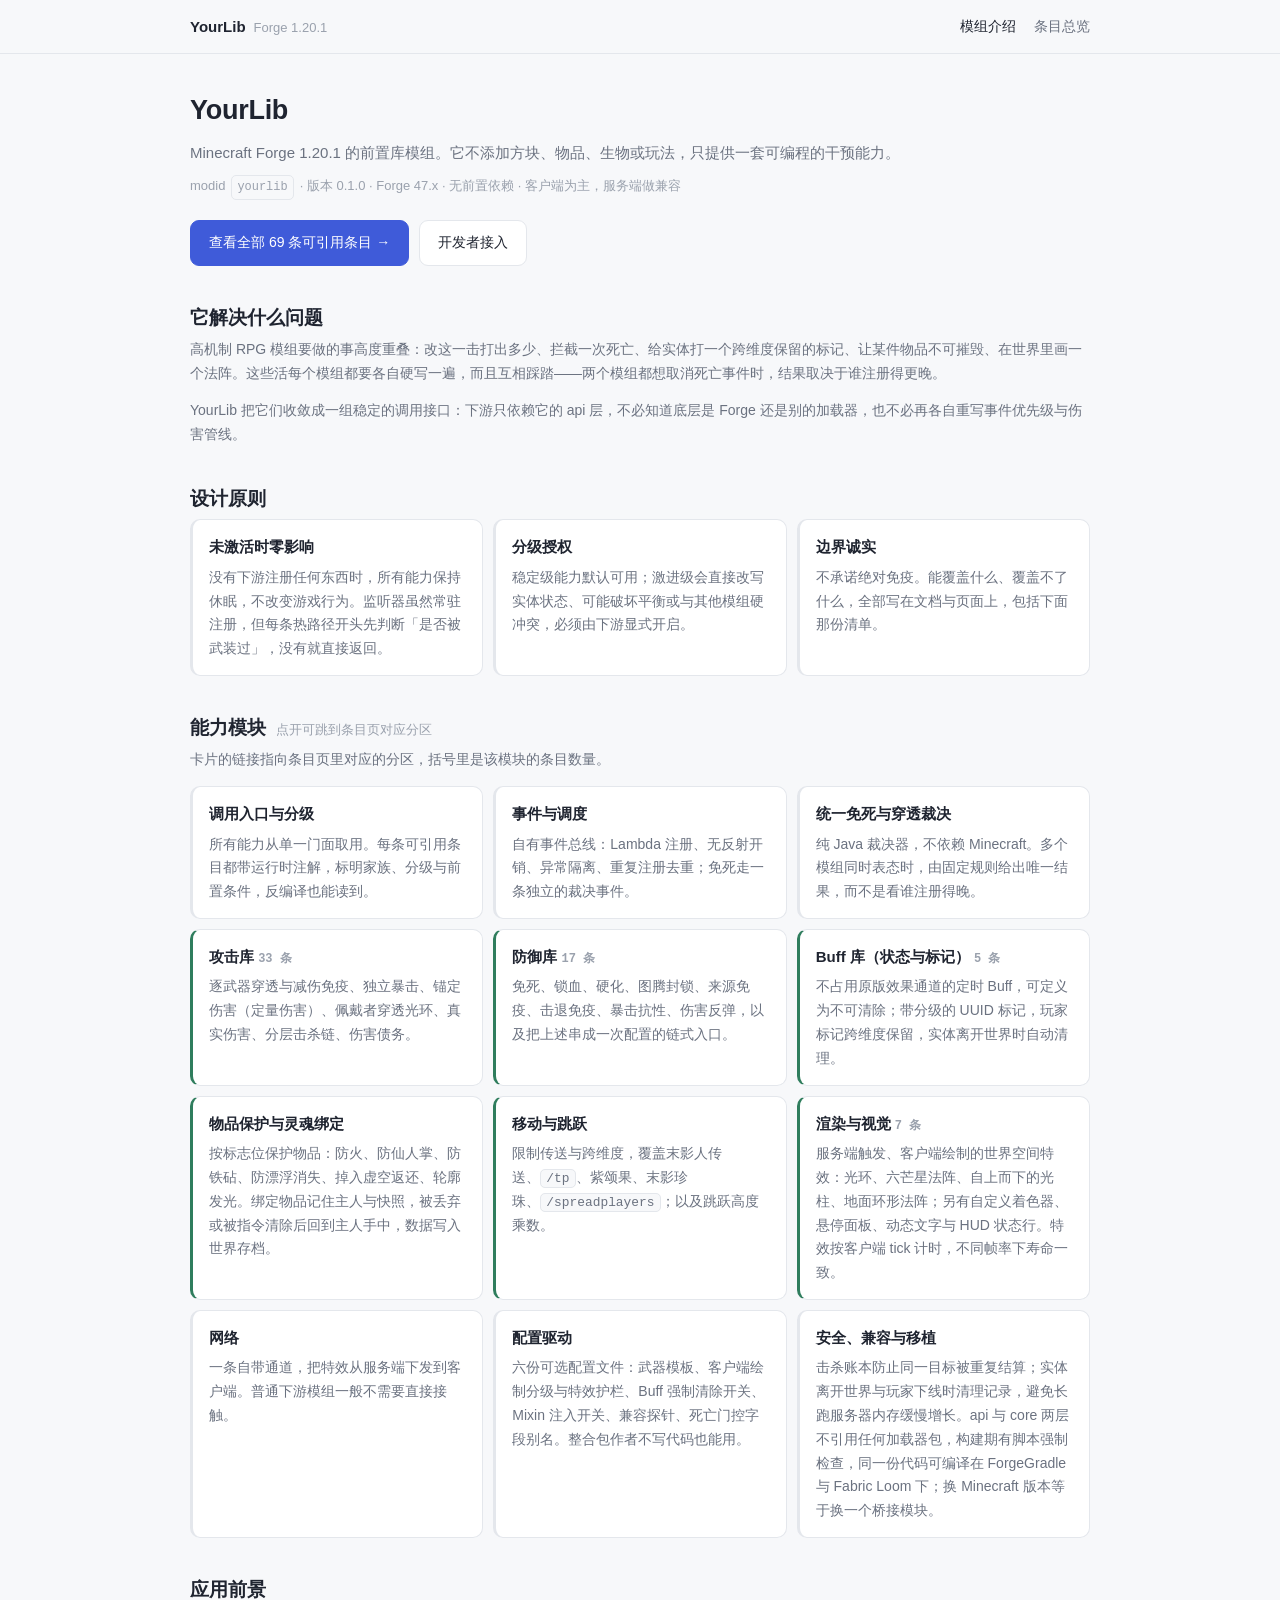
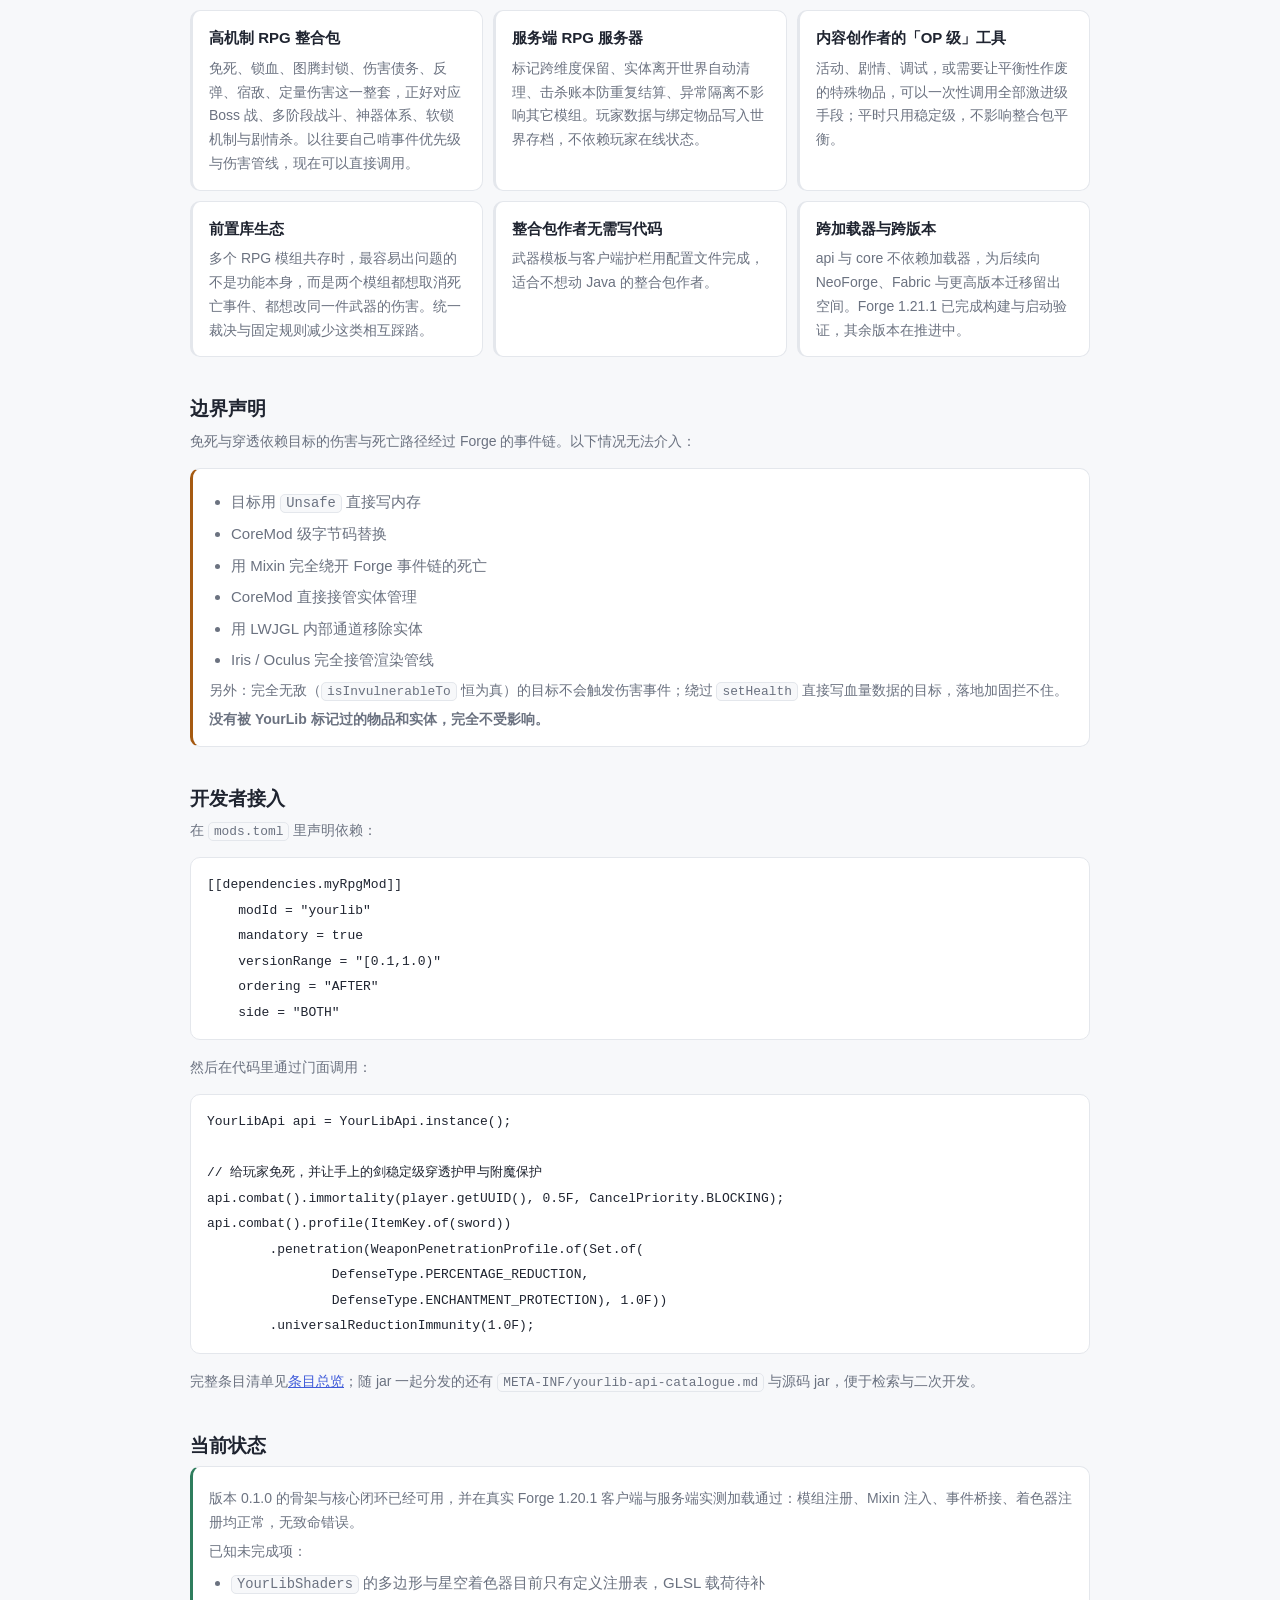
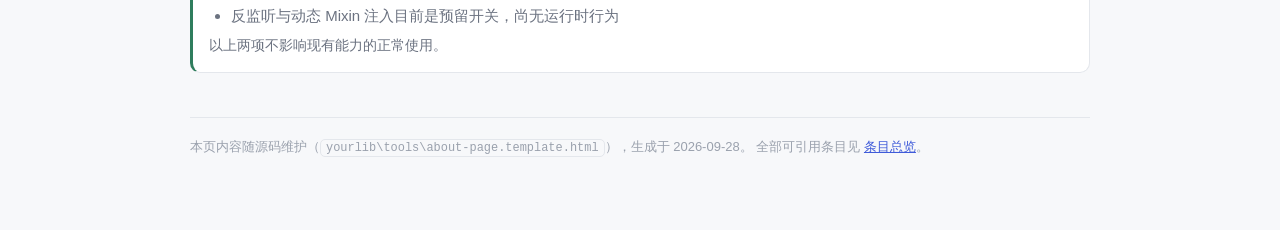
==== about.html @ f944634d "Add the mod introduction page and share one stylesheet between both pages" ====
<!DOCTYPE html>
<html lang="zh-CN">
<head>
<meta charset="utf-8">
<meta name="viewport" content="width=device-width, initial-scale=1">
<title>YourLib — Minecraft Forge 1.20.1 前置库</title>
<meta name="description" content="YourLib 是 Minecraft Forge 1.20.1 的前置库模组：不添加玩法内容，只提供事件调度、攻防结算、状态标记、物品保护与渲染的可调用能力。">
<link rel="icon" href="data:image/svg+xml,<svg xmlns='http://www.w3.org/2000/svg' viewBox='0 0 32 32'><rect width='32' height='32' rx='7' fill='%233f5bd9'/><text x='16' y='23' font-size='19' font-family='monospace' fill='%23ffffff' text-anchor='middle'>Y</text></svg>">
<link rel="stylesheet" href="assets/site.css">
</head>
<body>
<nav class="topbar">
  <div class="inner">
    <a class="brand" href="./about.html">YourLib<span>Forge 1.20.1</span></a>
    <span class="links">
      <a href="./about.html" aria-current="page">模组介绍</a>
      <a href="./index.html">条目总览</a>
    </span>
  </div>
</nav>

<div class="wrap">
  <header>
    <h1>YourLib</h1>
    <p class="sub">Minecraft Forge 1.20.1 的前置库模组。它不添加方块、物品、生物或玩法，只提供一套可编程的干预能力。</p>
    <p class="meta">
      modid <code>yourlib</code> · 版本 0.1.0 · Forge 47.x · 无前置依赖 · 客户端为主，服务端做兼容
    </p>
    <div class="actions">
      <a class="btn primary" href="./index.html">查看全部 69 条可引用条目 →</a>
      <a class="btn" href="#dev">开发者接入</a>
    </div>
  </header>

  <section>
    <h2>它解决什么问题</h2>
    <p class="lede">高机制 RPG 模组要做的事高度重叠：改这一击打出多少、拦截一次死亡、给实体打一个跨维度保留的标记、让某件物品不可摧毁、在世界里画一个法阵。这些活每个模组都要各自硬写一遍，而且互相踩踏——两个模组都想取消死亡事件时，结果取决于谁注册得更晚。</p>
    <p class="lede">YourLib 把它们收敛成一组稳定的调用接口：下游只依赖它的 api 层，不必知道底层是 Forge 还是别的加载器，也不必再各自重写事件优先级与伤害管线。</p>
  </section>

  <section>
    <h2>设计原则</h2>
    <div class="cols">
      <div class="card plain">
        <h3>未激活时零影响</h3>
        <p>没有下游注册任何东西时，所有能力保持休眠，不改变游戏行为。监听器虽然常驻注册，但每条热路径开头先判断「是否被武装过」，没有就直接返回。</p>
      </div>
      <div class="card plain">
        <h3>分级授权</h3>
        <p>稳定级能力默认可用；激进级会直接改写实体状态、可能破坏平衡或与其他模组硬冲突，必须由下游显式开启。</p>
      </div>
      <div class="card plain">
        <h3>边界诚实</h3>
        <p>不承诺绝对免疫。能覆盖什么、覆盖不了什么，全部写在文档与页面上，包括下面那份清单。</p>
      </div>
    </div>
  </section>

  <section>
    <h2>能力模块 <span class="n">点开可跳到条目页对应分区</span></h2>
    <p class="lede">卡片的链接指向条目页里对应的分区，括号里是该模块的条目数量。</p>
    <div class="cols">
      <a class="card plain" href="./index.html">
        <h3>调用入口与分级</h3>
        <p>所有能力从单一门面取用。每条可引用条目都带运行时注解，标明家族、分级与前置条件，反编译也能读到。</p>
      </a>
      <a class="card plain" href="./index.html#event">
        <h3>事件与调度</h3>
        <p>自有事件总线：Lambda 注册、无反射开销、异常隔离、重复注册去重；免死走一条独立的裁决事件。</p>
      </a>
      <a class="card plain" href="./index.html#attack">
        <h3>统一免死与穿透裁决</h3>
        <p>纯 Java 裁决器，不依赖 Minecraft。多个模组同时表态时，由固定规则给出唯一结果，而不是看谁注册得晚。</p>
      </a>
      <a class="card" href="./index.html#attack">
        <h3>攻击库 <span class="tagline">33 条</span></h3>
        <p>逐武器穿透与减伤免疫、独立暴击、锚定伤害（定量伤害）、佩戴者穿透光环、真实伤害、分层击杀链、伤害债务。</p>
      </a>
      <a class="card" href="./index.html#defence">
        <h3>防御库 <span class="tagline">17 条</span></h3>
        <p>免死、锁血、硬化、图腾封锁、来源免疫、击退免疫、暴击抗性、伤害反弹，以及把上述串成一次配置的链式入口。</p>
      </a>
      <a class="card" href="./index.html#state">
        <h3>Buff 库（状态与标记） <span class="tagline">5 条</span></h3>
        <p>不占用原版效果通道的定时 Buff，可定义为不可清除；带分级的 UUID 标记，玩家标记跨维度保留，实体离开世界时自动清理。</p>
      </a>
      <a class="card" href="./index.html#defence">
        <h3>物品保护与灵魂绑定</h3>
        <p>按标志位保护物品：防火、防仙人掌、防铁砧、防漂浮消失、掉入虚空返还、轮廓发光。绑定物品记住主人与快照，被丢弃或被指令清除后回到主人手中，数据写入世界存档。</p>
      </a>
      <a class="card" href="./index.html#movement">
        <h3>移动与跳跃</h3>
        <p>限制传送与跨维度，覆盖末影人传送、<code>/tp</code>、紫颂果、末影珍珠、<code>/spreadplayers</code>；以及跳跃高度乘数。</p>
      </a>
      <a class="card" href="./index.html#render">
        <h3>渲染与视觉 <span class="tagline">7 条</span></h3>
        <p>服务端触发、客户端绘制的世界空间特效：光环、六芒星法阵、自上而下的光柱、地面环形法阵；另有自定义着色器、悬停面板、动态文字与 HUD 状态行。特效按客户端 tick 计时，不同帧率下寿命一致。</p>
      </a>
      <a class="card plain" href="./index.html">
        <h3>网络</h3>
        <p>一条自带通道，把特效从服务端下发到客户端。普通下游模组一般不需要直接接触。</p>
      </a>
      <a class="card plain" href="./index.html">
        <h3>配置驱动</h3>
        <p>六份可选配置文件：武器模板、客户端绘制分级与特效护栏、Buff 强制清除开关、Mixin 注入开关、兼容探针、死亡门控字段别名。整合包作者不写代码也能用。</p>
      </a>
      <a class="card plain" href="./index.html#compat">
        <h3>安全、兼容与移植</h3>
        <p>击杀账本防止同一目标被重复结算；实体离开世界与玩家下线时清理记录，避免长跑服务器内存缓慢增长。api 与 core 两层不引用任何加载器包，构建期有脚本强制检查，同一份代码可编译在 ForgeGradle 与 Fabric Loom 下；换 Minecraft 版本等于换一个桥接模块。</p>
      </a>
    </div>
  </section>

  <section>
    <h2>应用前景</h2>
    <div class="cols">
      <div class="card plain">
        <h3>高机制 RPG 整合包</h3>
        <p>免死、锁血、图腾封锁、伤害债务、反弹、宿敌、定量伤害这一整套，正好对应 Boss 战、多阶段战斗、神器体系、软锁机制与剧情杀。以往要自己啃事件优先级与伤害管线，现在可以直接调用。</p>
      </div>
      <div class="card plain">
        <h3>服务端 RPG 服务器</h3>
        <p>标记跨维度保留、实体离开世界自动清理、击杀账本防重复结算、异常隔离不影响其它模组。玩家数据与绑定物品写入世界存档，不依赖玩家在线状态。</p>
      </div>
      <div class="card plain">
        <h3>内容创作者的「OP 级」工具</h3>
        <p>活动、剧情、调试，或需要让平衡性作废的特殊物品，可以一次性调用全部激进级手段；平时只用稳定级，不影响整合包平衡。</p>
      </div>
      <div class="card plain">
        <h3>前置库生态</h3>
        <p>多个 RPG 模组共存时，最容易出问题的不是功能本身，而是两个模组都想取消死亡事件、都想改同一件武器的伤害。统一裁决与固定规则减少这类相互踩踏。</p>
      </div>
      <div class="card plain">
        <h3>整合包作者无需写代码</h3>
        <p>武器模板与客户端护栏用配置文件完成，适合不想动 Java 的整合包作者。</p>
      </div>
      <div class="card plain">
        <h3>跨加载器与跨版本</h3>
        <p>api 与 core 不依赖加载器，为后续向 NeoForge、Fabric 与更高版本迁移留出空间。Forge 1.21.1 已完成构建与启动验证，其余版本在推进中。</p>
      </div>
    </div>
  </section>

  <section>
    <h2>边界声明</h2>
    <p class="lede">免死与穿透依赖目标的伤害与死亡路径经过 Forge 的事件链。以下情况无法介入：</p>
    <div class="card warn">
      <ul class="limits">
        <li>目标用 <code>Unsafe</code> 直接写内存</li>
        <li>CoreMod 级字节码替换</li>
        <li>用 Mixin 完全绕开 Forge 事件链的死亡</li>
        <li>CoreMod 直接接管实体管理</li>
        <li>用 LWJGL 内部通道移除实体</li>
        <li>Iris / Oculus 完全接管渲染管线</li>
      </ul>
      <p>另外：完全无敌（<code>isInvulnerableTo</code> 恒为真）的目标不会触发伤害事件；绕过 <code>setHealth</code> 直接写血量数据的目标，落地加固拦不住。</p>
      <p><strong>没有被 YourLib 标记过的物品和实体，完全不受影响。</strong></p>
    </div>
  </section>

  <section id="dev">
    <h2>开发者接入</h2>
    <p class="lede">在 <code>mods.toml</code> 里声明依赖：</p>
<pre><code>[[dependencies.myRpgMod]]
    modId = "yourlib"
    mandatory = true
    versionRange = "[0.1,1.0)"
    ordering = "AFTER"
    side = "BOTH"</code></pre>
    <p class="lede" style="margin-top:16px">然后在代码里通过门面调用：</p>
<pre><code>YourLibApi api = YourLibApi.instance();

// 给玩家免死，并让手上的剑稳定级穿透护甲与附魔保护
api.combat().immortality(player.getUUID(), 0.5F, CancelPriority.BLOCKING);
api.combat().profile(ItemKey.of(sword))
        .penetration(WeaponPenetrationProfile.of(Set.of(
                DefenseType.PERCENTAGE_REDUCTION,
                DefenseType.ENCHANTMENT_PROTECTION), 1.0F))
        .universalReductionImmunity(1.0F);</code></pre>
    <p class="lede" style="margin-top:16px">完整条目清单见<a href="./index.html">条目总览</a>；随 jar 一起分发的还有 <code>META-INF/yourlib-api-catalogue.md</code> 与源码 jar，便于检索与二次开发。</p>
  </section>

  <section>
    <h2>当前状态</h2>
    <div class="card">
      <p>版本 0.1.0 的骨架与核心闭环已经可用，并在真实 Forge 1.20.1 客户端与服务端实测加载通过：模组注册、Mixin 注入、事件桥接、着色器注册均正常，无致命错误。</p>
      <p>已知未完成项：</p>
      <ul class="limits">
        <li><code>YourLibShaders</code> 的多边形与星空着色器目前只有定义注册表，GLSL 载荷待补</li>
        <li>反监听与动态 Mixin 注入目前是预留开关，尚无运行时行为</li>
      </ul>
      <p>以上两项不影响现有能力的正常使用。</p>
    </div>
  </section>

  <footer>
    本页内容随源码维护（<code>yourlib\tools\about-page.template.html</code>），生成于 2026-09-28。
    全部可引用条目见 <a href="./index.html">条目总览</a>。
  </footer>
</div>
</body>
</html>
---- assets/site.css ----
/* Shared stylesheet for the YourLib pages (about.html and index.html).
   One file so the two pages cannot drift apart; the generator writes it out next to them. */

:root {
  --bg: #f7f8fa;
  --panel: #ffffff;
  --line: #e4e7ec;
  --text: #1f2430;
  --muted: #6b7280;
  --faint: #9aa1ad;
  --accent: #3f5bd9;
  --accent-soft: #eef1fd;
  --stable: #2f7d5d;
  --stable-bg: #e8f5ef;
  --aggr: #a55a11;
  --aggr-bg: #fdf1e3;
  --conf: #2b6ca8;
  --conf-bg: #e8f1fa;
  --mono: ui-monospace, SFMono-Regular, "Cascadia Code", Consolas, "Liberation Mono", monospace;
  --topbar-h: 53px;
}
@media (prefers-color-scheme: dark) {
  :root {
    --bg: #14161a;
    --panel: #1b1e24;
    --line: #2a2f37;
    --text: #e6e8ec;
    --muted: #a2a9b4;
    --faint: #767d88;
    --accent: #8ea2ff;
    --accent-soft: #1e2233;
    --stable: #6fd0a5;
    --stable-bg: #1d2c26;
    --aggr: #e5a765;
    --aggr-bg: #2e2418;
    --conf: #86bbe6;
    --conf-bg: #1a2530;
  }
}

* { box-sizing: border-box; }
body {
  margin: 0;
  background: var(--bg);
  color: var(--text);
  font: 15px/1.7 -apple-system, BlinkMacSystemFont, "Segoe UI", "Noto Sans SC", "Microsoft YaHei", sans-serif;
  -webkit-text-size-adjust: 100%;
}
a { color: var(--accent); }
code {
  font-family: var(--mono);
  font-size: 0.92em;
  padding: 1px 5px;
  border-radius: 5px;
  background: var(--bg);
  border: 1px solid var(--line);
}
pre {
  margin: 12px 0 0;
  padding: 14px 16px;
  overflow-x: auto;
  background: var(--panel);
  border: 1px solid var(--line);
  border-radius: 10px;
}
pre code { padding: 0; border: 0; background: none; font-size: 13px; line-height: 1.65; }

/* --- top bar, shared by both pages ------------------------------------- */
.topbar {
  position: sticky; top: 0; z-index: 10;
  background: var(--bg);
  border-bottom: 1px solid var(--line);
}
.topbar .inner {
  max-width: 940px; margin: 0 auto; padding: 0 20px;
  height: var(--topbar-h);
  display: flex; align-items: center; gap: 18px;
}
.topbar .brand { font-weight: 600; color: var(--text); text-decoration: none; }
.topbar .brand span { color: var(--faint); font-weight: 400; font-size: 13px; margin-left: 8px; }
.topbar .links { margin-left: auto; display: flex; gap: 18px; }
.topbar .links a { color: var(--muted); text-decoration: none; font-size: 14px; }
.topbar .links a:hover { color: var(--text); }
.topbar .links a[aria-current="page"] { color: var(--text); font-weight: 500; }

.wrap { max-width: 940px; margin: 0 auto; padding: 34px 20px 72px; }

header h1 { margin: 0 0 6px; font-size: 27px; letter-spacing: -0.01em; }
header .sub { margin: 0; color: var(--muted); }
header .meta { margin: 10px 0 0; color: var(--faint); font-size: 13px; }

/* --- buttons ----------------------------------------------------------- */
.actions { margin: 20px 0 0; display: flex; flex-wrap: wrap; gap: 10px; }
.btn {
  display: inline-block; padding: 10px 18px; font-size: 14px;
  text-decoration: none; border-radius: 9px;
  border: 1px solid var(--line); color: var(--text); background: var(--panel);
}
.btn:hover { border-color: var(--accent); color: var(--accent); }
.btn.primary { background: var(--accent); border-color: var(--accent); color: #fff; }
.btn.primary:hover { filter: brightness(1.07); color: #fff; }

/* --- generic blocks ---------------------------------------------------- */
section { margin-top: 36px; }
section h2 { margin: 0 0 4px; font-size: 19px; display: flex; align-items: baseline; gap: 10px; }
section h2 .n { color: var(--faint); font-size: 13px; font-weight: 400; }
section .lede { margin: 0 0 14px; color: var(--muted); font-size: 14px; }

.card {
  padding: 14px 16px; margin-bottom: 10px;
  background: var(--panel); border: 1px solid var(--line);
  border-left: 3px solid var(--stable); border-radius: 10px;
}
.card h3 { margin: 0 0 6px; font-size: 15px; }
.card p { margin: 6px 0 0; color: var(--muted); font-size: 14px; }
.card p:first-of-type { margin-top: 6px; }

.cols { display: grid; grid-template-columns: repeat(auto-fit, minmax(268px, 1fr)); gap: 10px; }
.cols .card { margin-bottom: 0; }
.tagline { color: var(--faint); font-size: 12px; font-family: var(--mono); }

/* A card that carries no tier keeps a neutral edge, so the accent bar stays meaningful when it is
   present. A whole card can be a link; it must not look like one until hovered. */
.card.plain { border-left-color: var(--line); }
.card.warn { border-left-color: var(--aggr); }
a.card, a.card:visited { display: block; text-decoration: none; color: inherit; }
a.card:hover { border-color: var(--accent); }
a.card:hover h3 { color: var(--accent); }

ol.principles, ul.limits { margin: 0; padding-left: 22px; }
ol.principles li, ul.limits li { margin: 6px 0; }
ul.limits { color: var(--muted); }

/* --- entry list (index.html) ------------------------------------------- */
.controls {
  position: sticky; top: var(--topbar-h); z-index: 5;
  margin: 22px 0 8px; padding: 12px;
  background: var(--panel); border: 1px solid var(--line); border-radius: 12px;
  display: flex; flex-wrap: wrap; gap: 10px; align-items: center;
}
.controls input {
  flex: 1 1 220px; min-width: 180px;
  padding: 9px 12px; font: inherit; color: var(--text);
  background: var(--bg); border: 1px solid var(--line); border-radius: 8px;
}
.controls input:focus { outline: 2px solid var(--accent); outline-offset: -1px; }
.chips { display: flex; flex-wrap: wrap; gap: 6px; }
.chip {
  padding: 6px 12px; font: inherit; font-size: 13px; cursor: pointer;
  color: var(--muted); background: transparent;
  border: 1px solid var(--line); border-radius: 999px;
}
.chip:hover { color: var(--text); }
.chip[aria-pressed="true"] { color: #fff; background: var(--accent); border-color: var(--accent); }

.entry {
  padding: 14px 16px; margin-bottom: 10px;
  background: var(--panel); border: 1px solid var(--line);
  border-left: 3px solid var(--stable); border-radius: 10px;
}
.entry[data-tier="AGGRESSIVE"] { border-left-color: var(--aggr); }
.entry[data-tier="CONFIGURED"] { border-left-color: var(--conf); }
.entry[hidden] { display: none; }
.head { display: flex; flex-wrap: wrap; gap: 8px; align-items: center; }
.name {
  font-family: var(--mono); font-size: 14px; color: var(--text);
  text-decoration: none; word-break: break-all;
}
.name:hover { color: var(--accent); text-decoration: underline; }
.badge {
  margin-left: auto; padding: 2px 9px; font-size: 12px; white-space: nowrap;
  border-radius: 999px; color: var(--stable); background: var(--stable-bg);
}
.entry[data-tier="AGGRESSIVE"] .badge { color: var(--aggr); background: var(--aggr-bg); }
.entry[data-tier="CONFIGURED"] .badge { color: var(--conf); background: var(--conf-bg); }
.desc { margin: 8px 0 0; }
.meta { margin: 8px 0 0; display: flex; flex-wrap: wrap; gap: 6px; }
.tag {
  font-size: 12px; padding: 2px 8px; border-radius: 6px;
  color: var(--muted); background: var(--bg); border: 1px solid var(--line);
}
.tag.recipe { color: var(--accent); }
.en { margin: 8px 0 0; color: var(--faint); font-size: 13px; }
.empty { margin-top: 30px; color: var(--muted); }

footer {
  margin-top: 44px; padding-top: 18px; border-top: 1px solid var(--line);
  color: var(--faint); font-size: 13px;
}
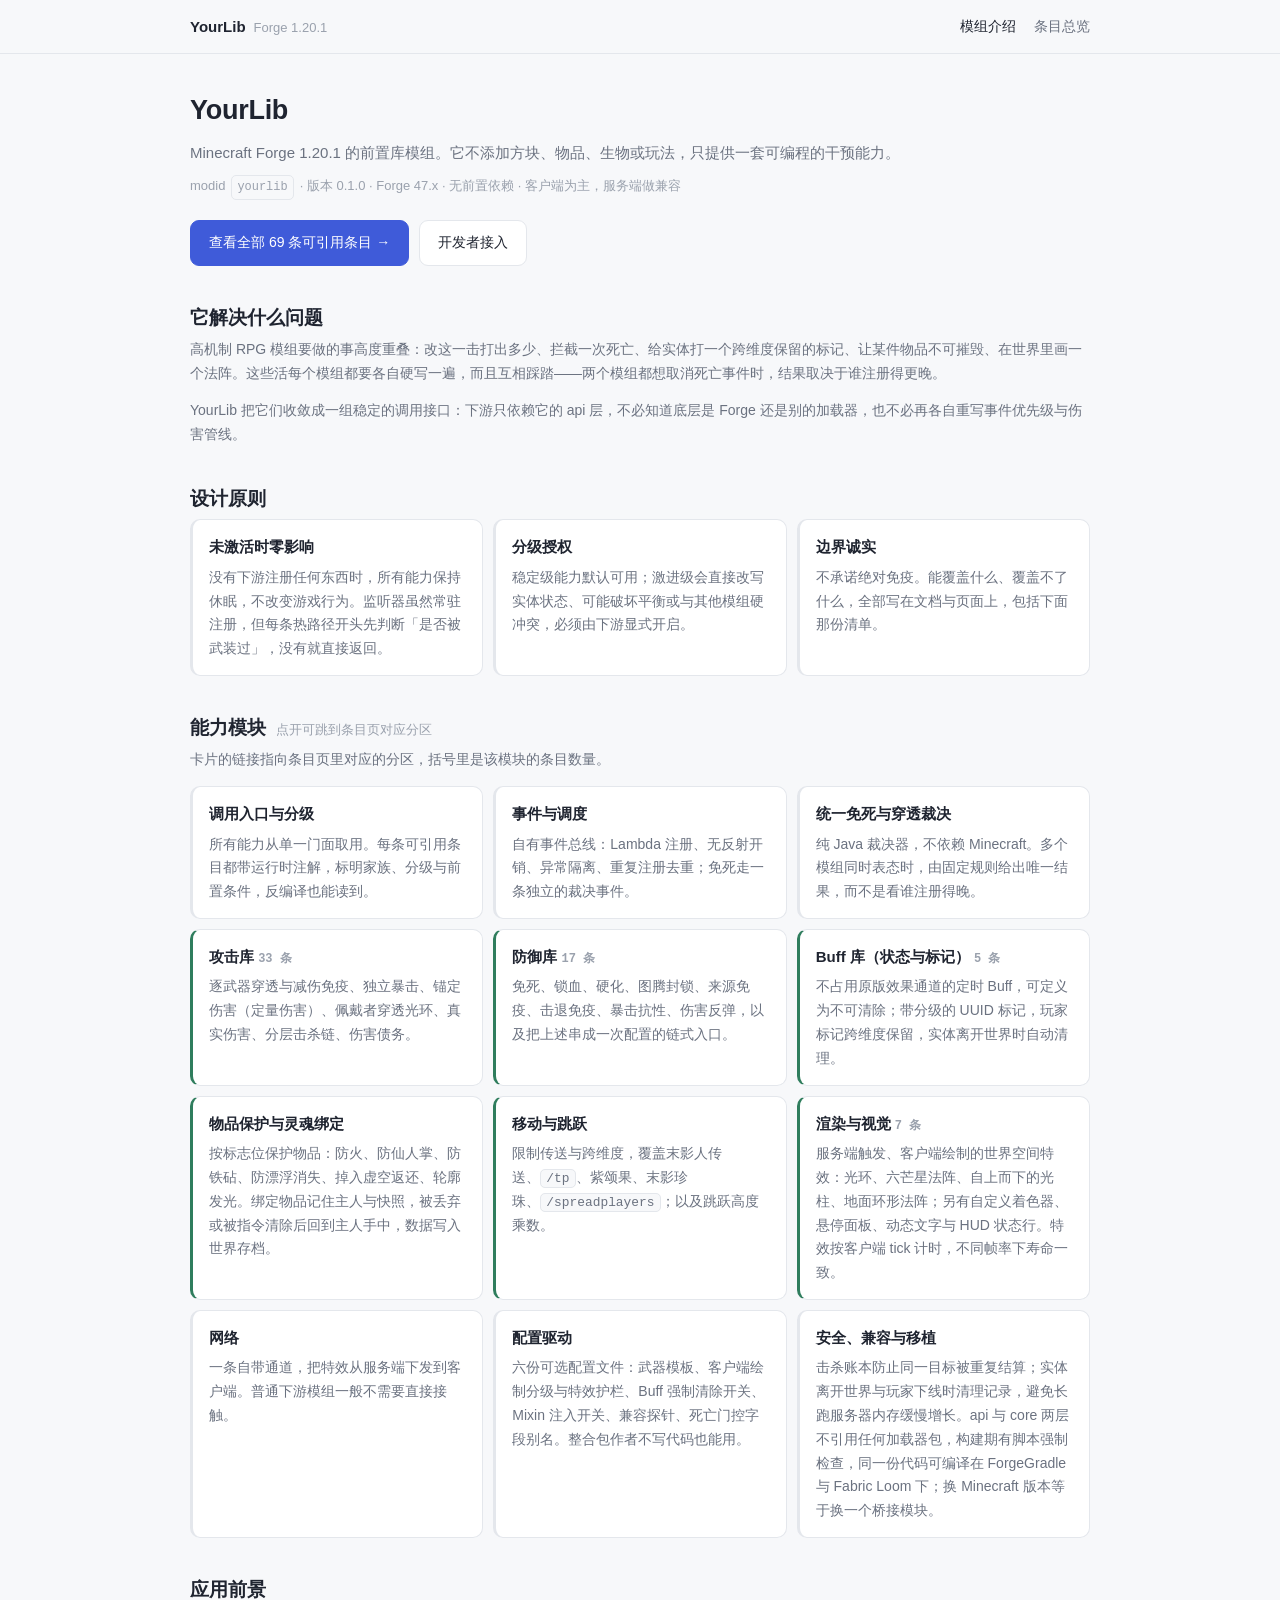
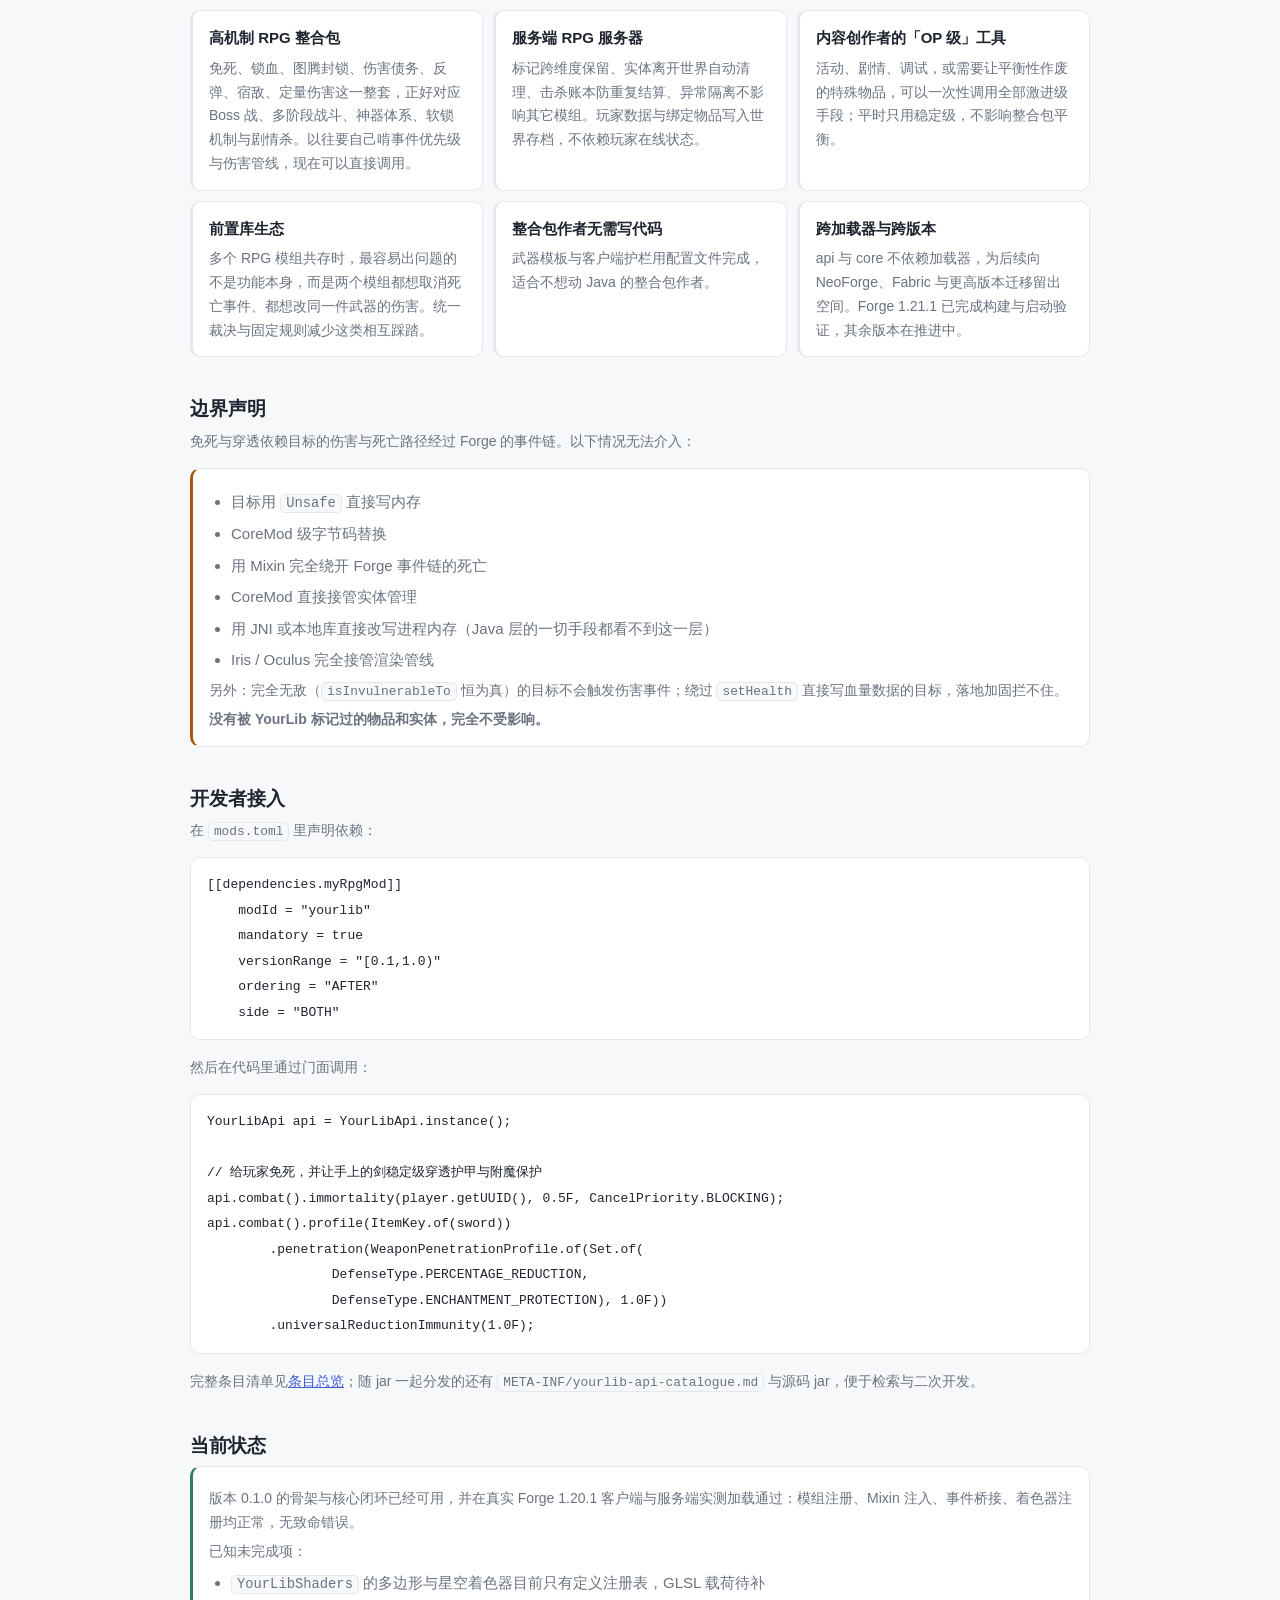
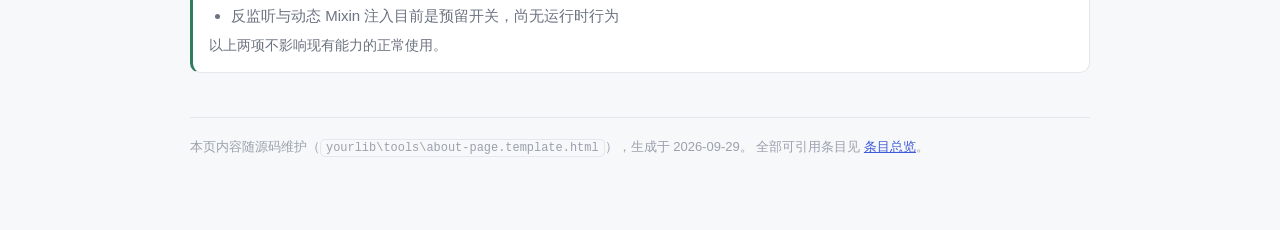
==== commit 074d1b96: "Fix the boundary list: the LWJGL entry was not a real mechanism" ====
--- a/about.html
+++ b/about.html
@@ -150,7 +150,7 @@
         <li>CoreMod 级字节码替换</li>
         <li>用 Mixin 完全绕开 Forge 事件链的死亡</li>
         <li>CoreMod 直接接管实体管理</li>
-        <li>用 LWJGL 内部通道移除实体</li>
+        <li>用 JNI 或本地库直接改写进程内存（Java 层的一切手段都看不到这一层）</li>
         <li>Iris / Oculus 完全接管渲染管线</li>
       </ul>
       <p>另外：完全无敌（<code>isInvulnerableTo</code> 恒为真）的目标不会触发伤害事件；绕过 <code>setHealth</code> 直接写血量数据的目标，落地加固拦不住。</p>
@@ -194,7 +194,7 @@
   </section>
 
   <footer>
-    本页内容随源码维护（<code>yourlib\tools\about-page.template.html</code>），生成于 2026-09-28。
+    本页内容随源码维护（<code>yourlib\tools\about-page.template.html</code>），生成于 2026-09-29。
     全部可引用条目见 <a href="./index.html">条目总览</a>。
   </footer>
 </div>
